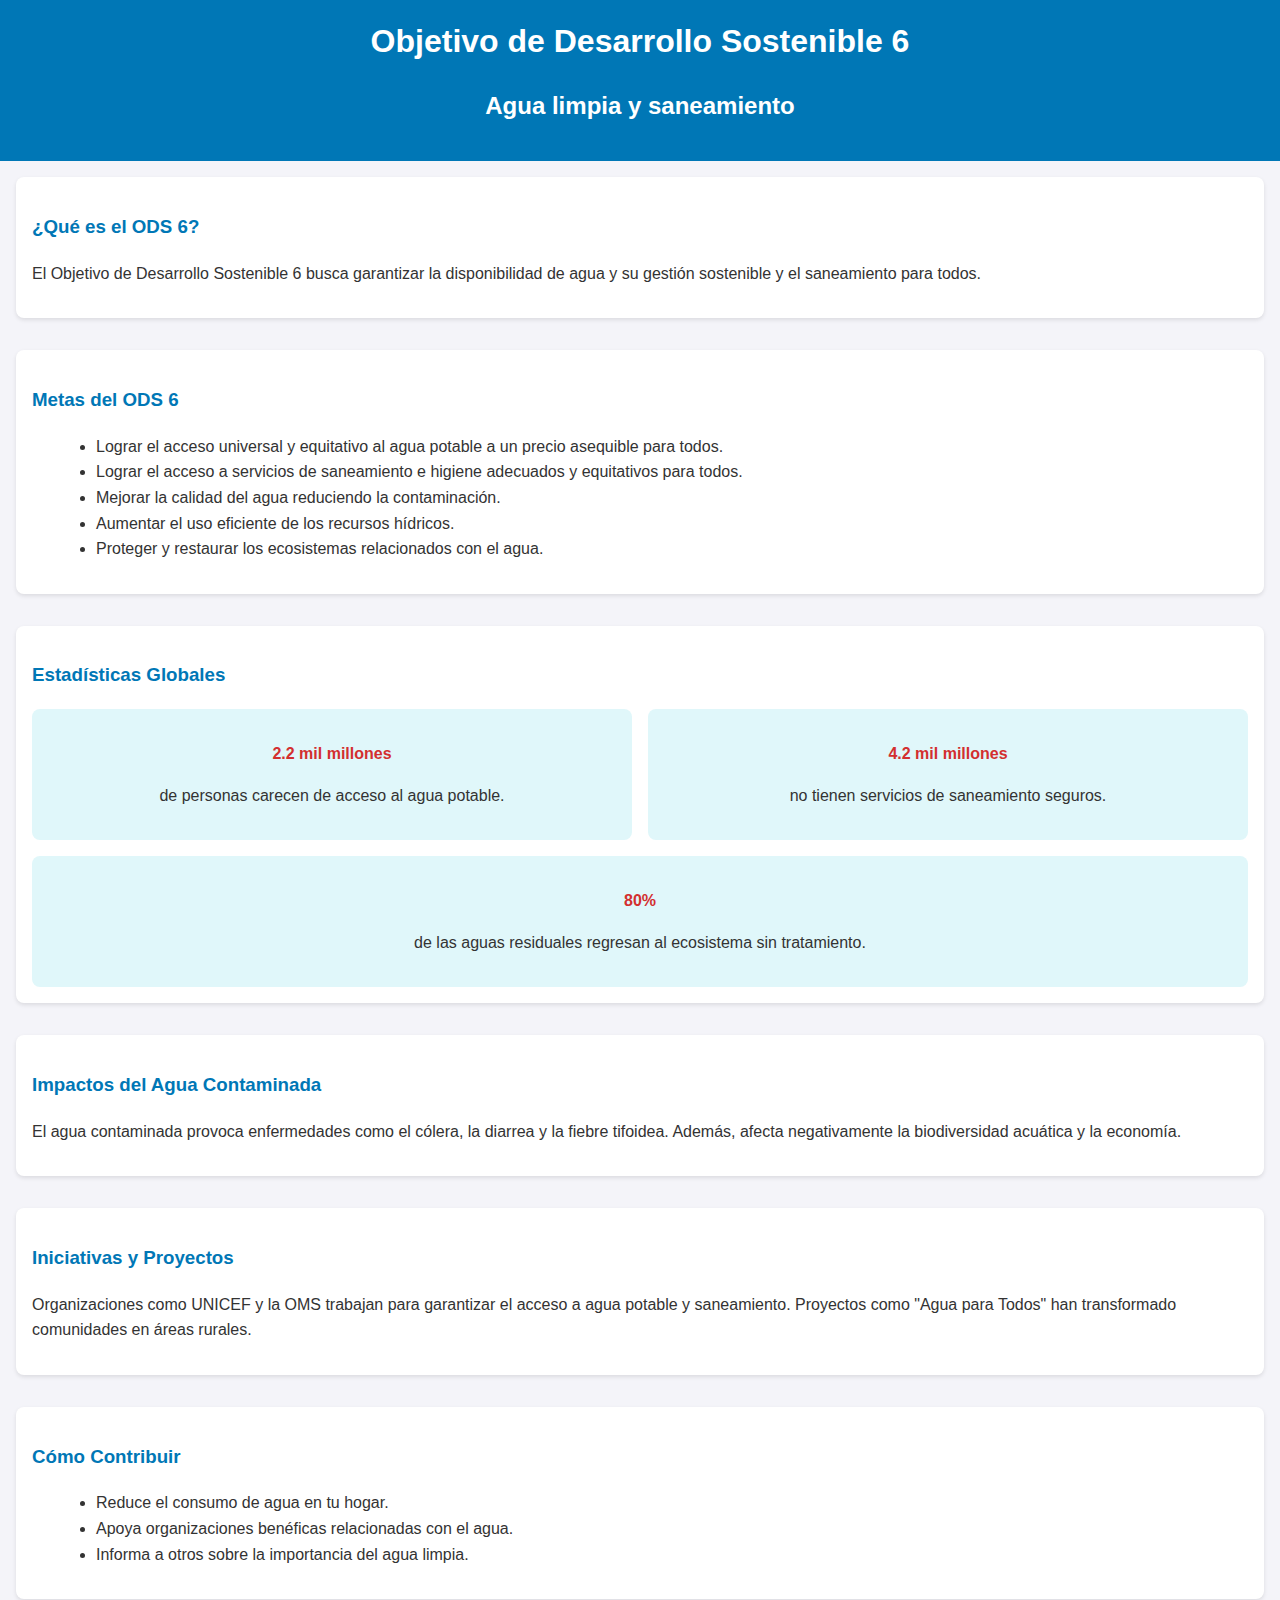
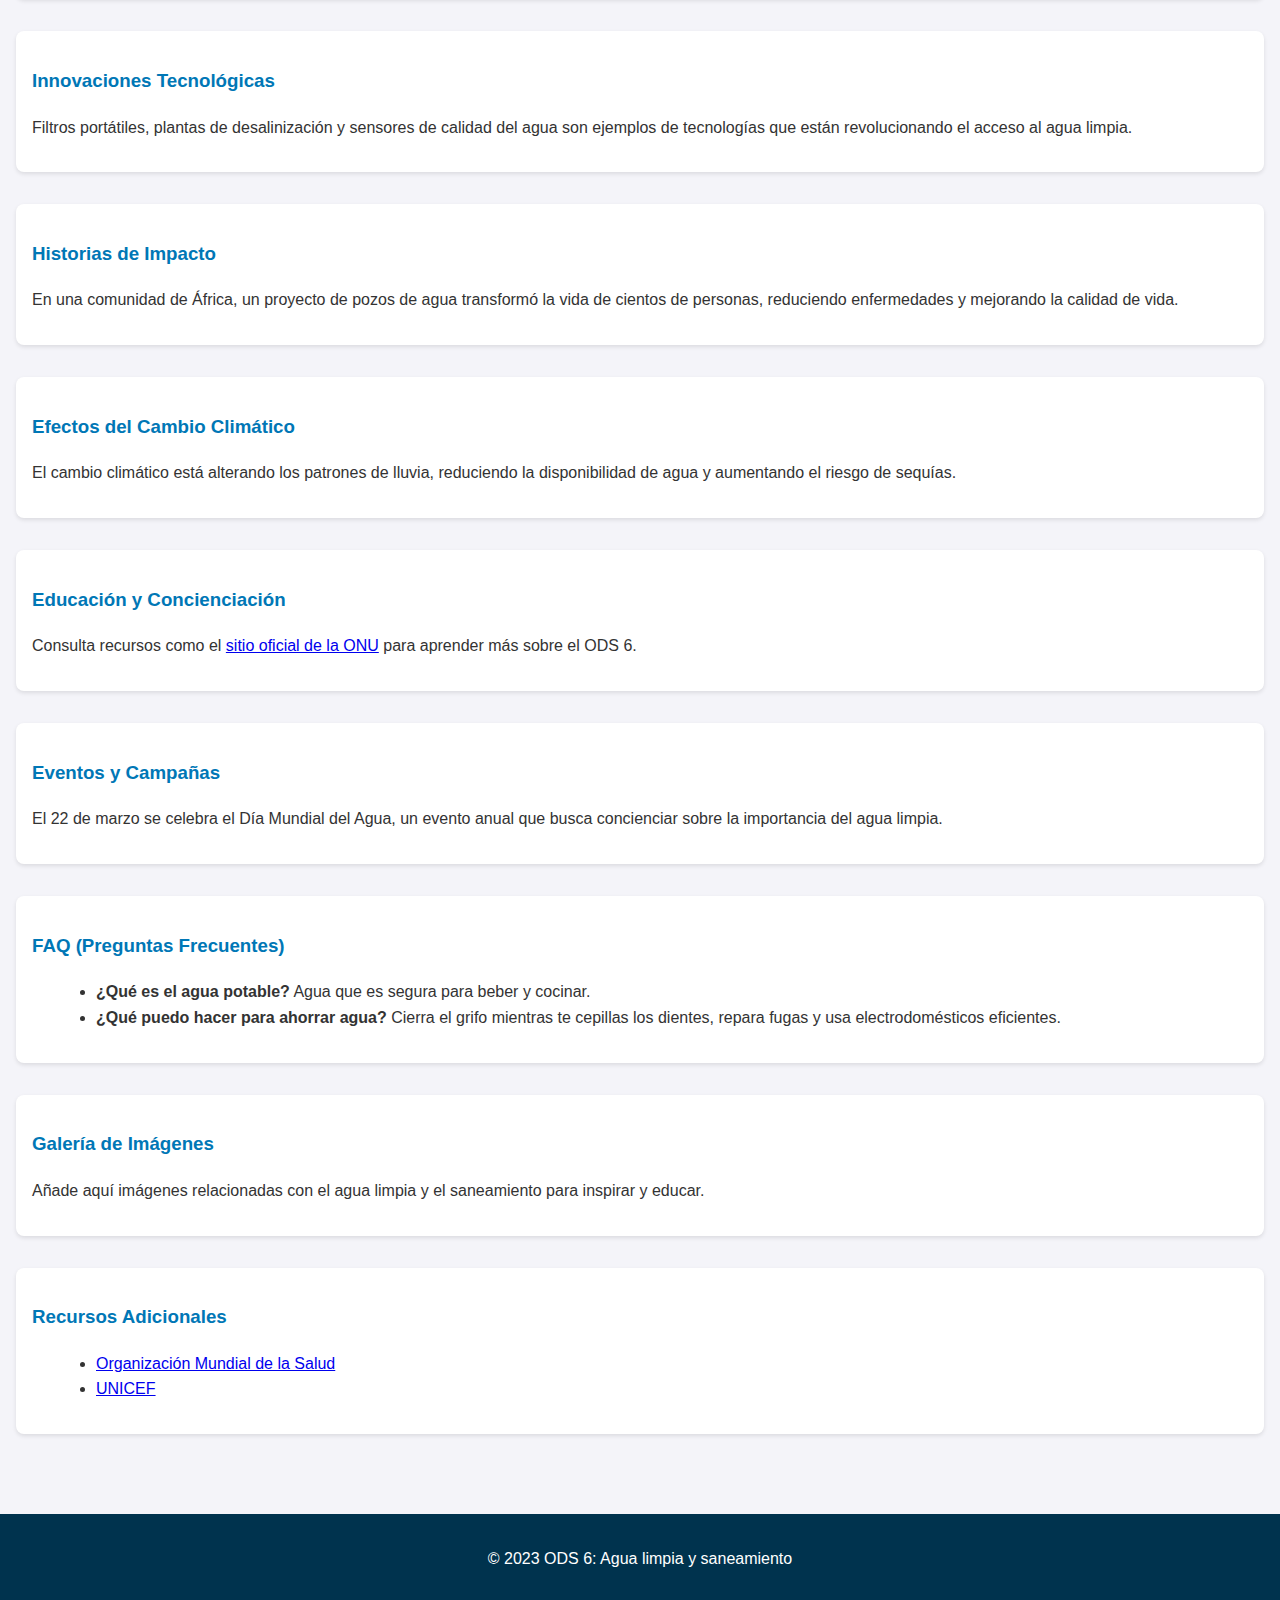
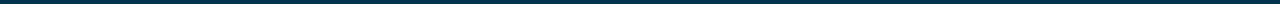
==== ODF-6.html @ 15b7787c "Add files via upload" ====
<!DOCTYPE html>
<html lang="es">
<head>
    <meta charset="UTF-8">
    <meta name="viewport" content="width=device-width, initial-scale=1.0">
    <title>ODS 6: Agua limpia y saneamiento</title>
    <link rel="stylesheet" href="styles.css">
</head>
<body>
    <header>
        <h1>Objetivo de Desarrollo Sostenible 6</h1>
        <h2>Agua limpia y saneamiento</h2>
    </header>
    <main>
        <section>
            <h3>¿Qué es el ODS 6?</h3>
            <p>El Objetivo de Desarrollo Sostenible 6 busca garantizar la disponibilidad de agua y su gestión sostenible y el saneamiento para todos.</p>
        </section>
        <section>
            <h3>Metas del ODS 6</h3>
            <ul>
                <li>Lograr el acceso universal y equitativo al agua potable a un precio asequible para todos.</li>
                <li>Lograr el acceso a servicios de saneamiento e higiene adecuados y equitativos para todos.</li>
                <li>Mejorar la calidad del agua reduciendo la contaminación.</li>
                <li>Aumentar el uso eficiente de los recursos hídricos.</li>
                <li>Proteger y restaurar los ecosistemas relacionados con el agua.</li>
            </ul>
        </section>
        <section>
            <h3>Estadísticas Globales</h3>
            <div class="stats">
                <div class="stat">
                    <p class="highlight">2.2 mil millones</p>
                    <p>de personas carecen de acceso al agua potable.</p>
                </div>
                <div class="stat">
                    <p class="highlight">4.2 mil millones</p>
                    <p>no tienen servicios de saneamiento seguros.</p>
                </div>
                <div class="stat">
                    <p class="highlight">80%</p>
                    <p>de las aguas residuales regresan al ecosistema sin tratamiento.</p>
                </div>
            </div>
        </section>
        <section>
            <h3>Impactos del Agua Contaminada</h3>
            <p>El agua contaminada provoca enfermedades como el cólera, la diarrea y la fiebre tifoidea. Además, afecta negativamente la biodiversidad acuática y la economía.</p>
        </section>
        <section>
            <h3>Iniciativas y Proyectos</h3>
            <p>Organizaciones como UNICEF y la OMS trabajan para garantizar el acceso a agua potable y saneamiento. Proyectos como "Agua para Todos" han transformado comunidades en áreas rurales.</p>
        </section>
        <section>
            <h3>Cómo Contribuir</h3>
            <ul>
                <li>Reduce el consumo de agua en tu hogar.</li>
                <li>Apoya organizaciones benéficas relacionadas con el agua.</li>
                <li>Informa a otros sobre la importancia del agua limpia.</li>
            </ul>
        </section>
        <section>
            <h3>Innovaciones Tecnológicas</h3>
            <p>Filtros portátiles, plantas de desalinización y sensores de calidad del agua son ejemplos de tecnologías que están revolucionando el acceso al agua limpia.</p>
        </section>
        <section>
            <h3>Historias de Impacto</h3>
            <p>En una comunidad de África, un proyecto de pozos de agua transformó la vida de cientos de personas, reduciendo enfermedades y mejorando la calidad de vida.</p>
        </section>
        <section>
            <h3>Efectos del Cambio Climático</h3>
            <p>El cambio climático está alterando los patrones de lluvia, reduciendo la disponibilidad de agua y aumentando el riesgo de sequías.</p>
        </section>
        <section>
            <h3>Educación y Concienciación</h3>
            <p>Consulta recursos como el <a href="https://www.un.org/sustainabledevelopment/es/water-and-sanitation/" target="_blank">sitio oficial de la ONU</a> para aprender más sobre el ODS 6.</p>
        </section>
        <section>
            <h3>Eventos y Campañas</h3>
            <p>El 22 de marzo se celebra el Día Mundial del Agua, un evento anual que busca concienciar sobre la importancia del agua limpia.</p>
        </section>
        <section>
            <h3>FAQ (Preguntas Frecuentes)</h3>
            <ul>
                <li><strong>¿Qué es el agua potable?</strong> Agua que es segura para beber y cocinar.</li>
                <li><strong>¿Qué puedo hacer para ahorrar agua?</strong> Cierra el grifo mientras te cepillas los dientes, repara fugas y usa electrodomésticos eficientes.</li>
            </ul>
        </section>
        <section>
            <h3>Galería de Imágenes</h3>
            <p>Añade aquí imágenes relacionadas con el agua limpia y el saneamiento para inspirar y educar.</p>
        </section>
        <section>
            <h3>Recursos Adicionales</h3>
            <ul>
                <li><a href="https://www.who.int/" target="_blank">Organización Mundial de la Salud</a></li>
                <li><a href="https://www.unicef.org/" target="_blank">UNICEF</a></li>
            </ul>
        </section>
    </main>
    <footer>
        <p>&copy; 2023 ODS 6: Agua limpia y saneamiento</p>
    </footer>
</body>
</html>
---- styles.css ----
body {
    font-family: Arial, sans-serif;
    margin: 0;
    padding: 0;
    line-height: 1.6;
    background-color: #f4f4f9;
    color: #333;
}
header {
    background: #0077b6;
    color: #fff;
    padding: 1rem 0;
    text-align: center;
}
header h1 {
    margin: 0;
}
main {
    padding: 1rem;
}
section {
    margin-bottom: 2rem;
    padding: 1rem;
    background: #fff;
    border-radius: 8px;
    box-shadow: 0 2px 4px rgba(0, 0, 0, 0.1);
}
h3 {
    color: #0077b6;
}
ul {
    list-style-type: disc;
    margin-left: 1.5rem;
}
footer {
    background: #00334e;
    color: #fff;
    text-align: center;
    padding: 1rem 0;
    margin-top: 2rem;
}
.stats {
    display: flex;
    flex-wrap: wrap;
    gap: 1rem;
    justify-content: space-between;
}
.stat {
    flex: 1 1 calc(33% - 1rem);
    background: #e0f7fa;
    padding: 1rem;
    border-radius: 8px;
    text-align: center;
}
.highlight {
    color: #d32f2f;
    font-weight: bold;
}
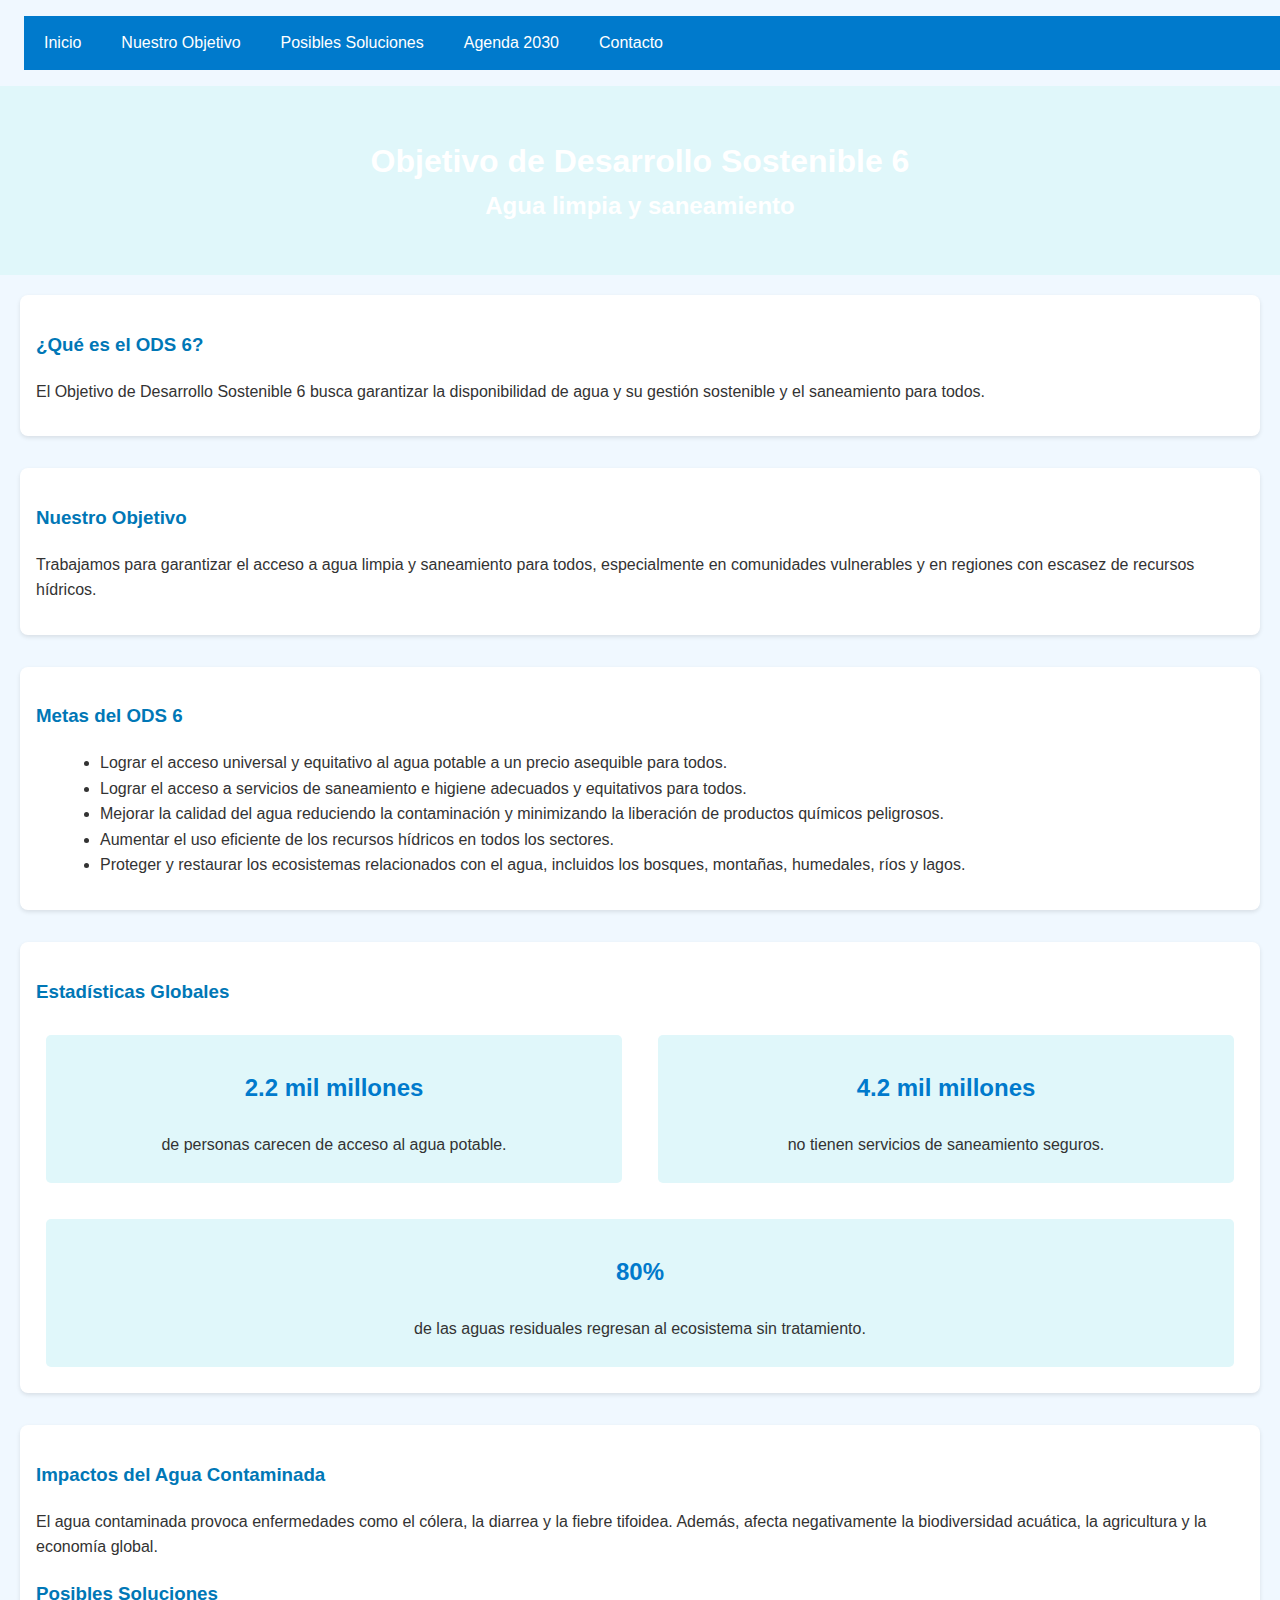
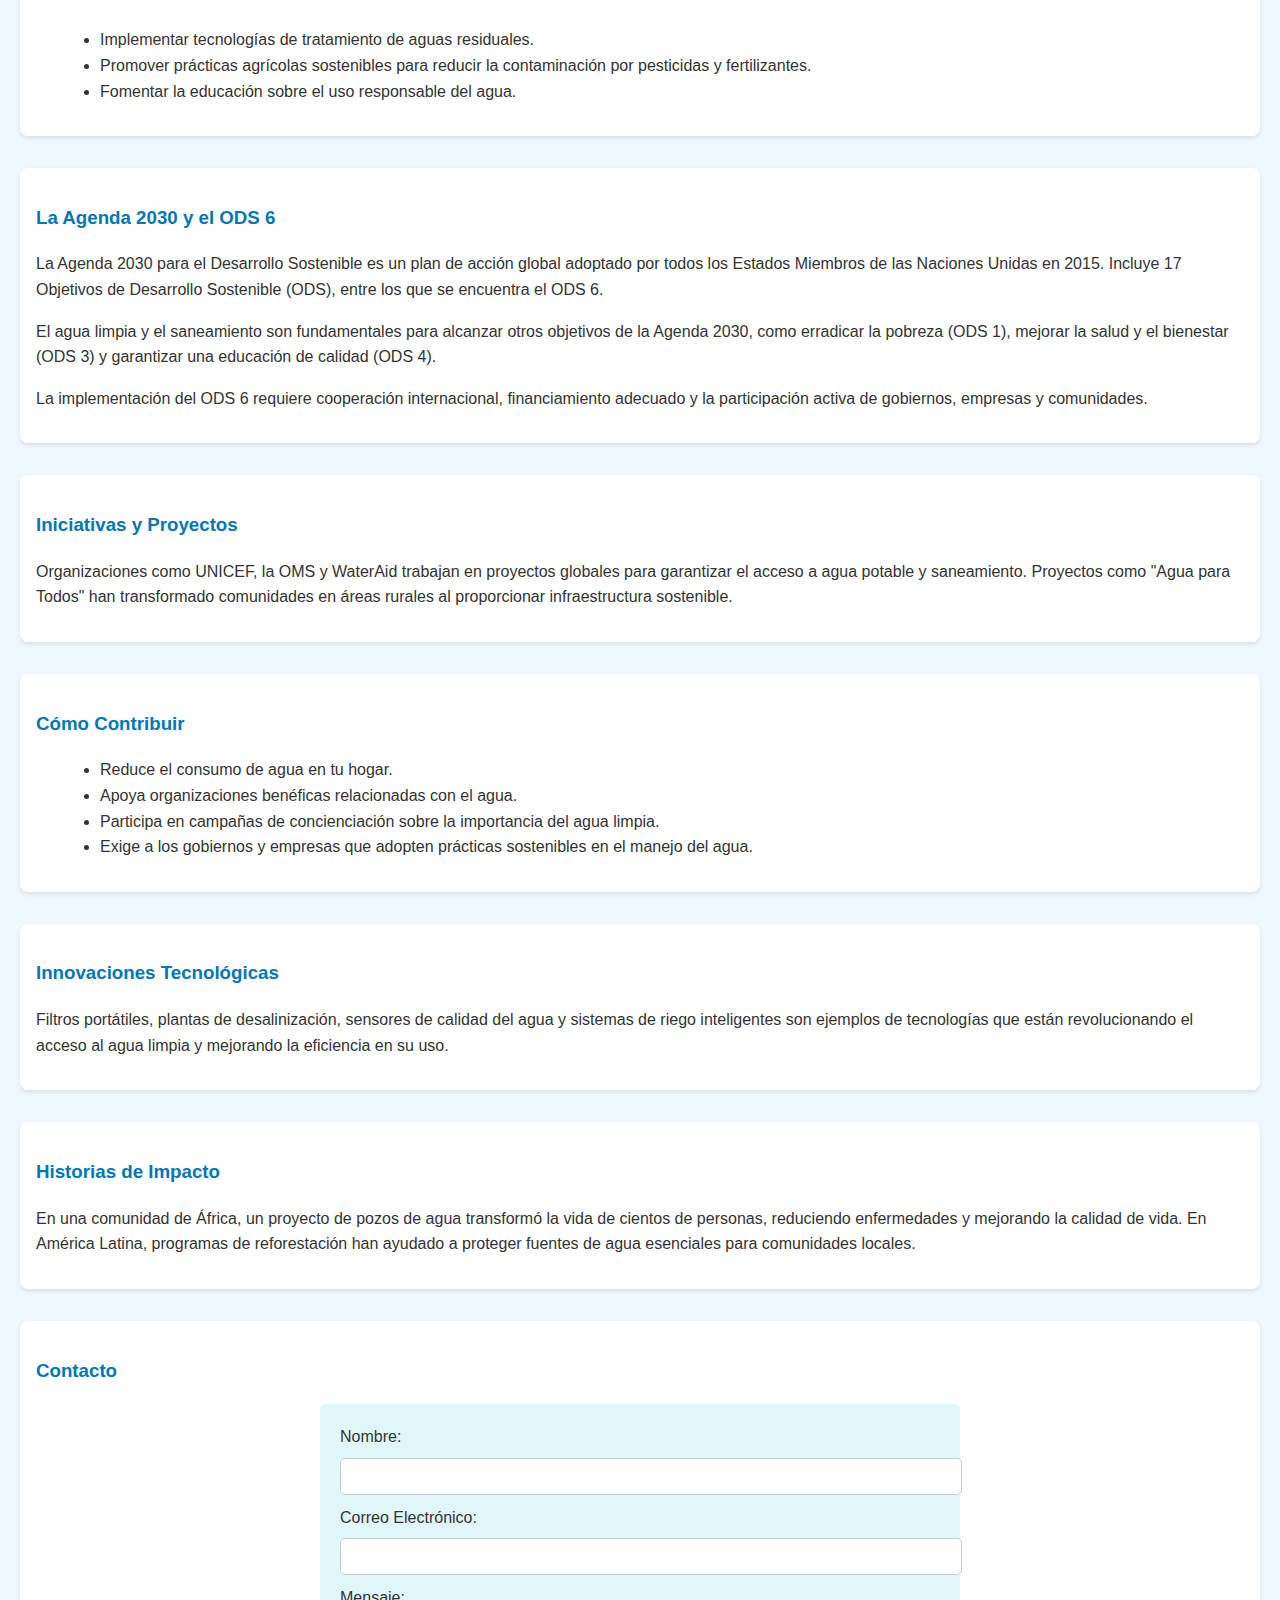
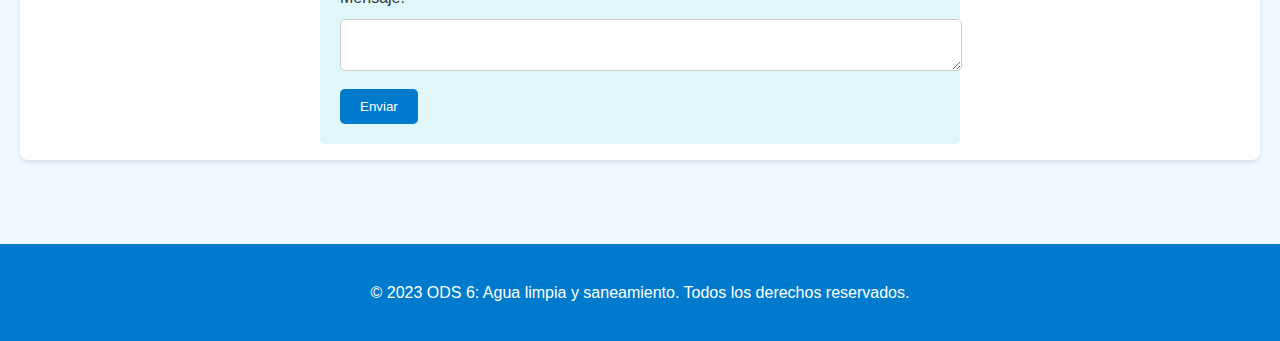
==== commit 2af7831c: "nueva estructura con mas informacion y estilo" ====
--- a/ODF-6.html
+++ b/ODF-6.html
@@ -5,25 +5,39 @@
     <meta name="viewport" content="width=device-width, initial-scale=1.0">
     <title>ODS 6: Agua limpia y saneamiento</title>
     <link rel="stylesheet" href="styles.css">
+    <link rel="stylesheet" href="estiloodf.css">
 </head>
 <body>
+    <nav>
+        <ul>
+            <li><a href="#inicio">Inicio</a></li>
+            <li><a href="#nuestro-objetivo">Nuestro Objetivo</a></li>
+            <li><a href="#posibles-soluciones">Posibles Soluciones</a></li>
+            <li><a href="#agenda-2030">Agenda 2030</a></li>
+            <li><a href="#contacto">Contacto</a></li>
+        </ul>
+    </nav>
     <header>
         <h1>Objetivo de Desarrollo Sostenible 6</h1>
         <h2>Agua limpia y saneamiento</h2>
     </header>
     <main>
-        <section>
+        <section id="inicio">
             <h3>¿Qué es el ODS 6?</h3>
             <p>El Objetivo de Desarrollo Sostenible 6 busca garantizar la disponibilidad de agua y su gestión sostenible y el saneamiento para todos.</p>
+        </section>
+        <section id="nuestro-objetivo">
+            <h3>Nuestro Objetivo</h3>
+            <p>Trabajamos para garantizar el acceso a agua limpia y saneamiento para todos, especialmente en comunidades vulnerables y en regiones con escasez de recursos hídricos.</p>
         </section>
         <section>
             <h3>Metas del ODS 6</h3>
             <ul>
                 <li>Lograr el acceso universal y equitativo al agua potable a un precio asequible para todos.</li>
                 <li>Lograr el acceso a servicios de saneamiento e higiene adecuados y equitativos para todos.</li>
-                <li>Mejorar la calidad del agua reduciendo la contaminación.</li>
-                <li>Aumentar el uso eficiente de los recursos hídricos.</li>
-                <li>Proteger y restaurar los ecosistemas relacionados con el agua.</li>
+                <li>Mejorar la calidad del agua reduciendo la contaminación y minimizando la liberación de productos químicos peligrosos.</li>
+                <li>Aumentar el uso eficiente de los recursos hídricos en todos los sectores.</li>
+                <li>Proteger y restaurar los ecosistemas relacionados con el agua, incluidos los bosques, montañas, humedales, ríos y lagos.</li>
             </ul>
         </section>
         <section>
@@ -43,63 +57,58 @@
                 </div>
             </div>
         </section>
-        <section>
+        <section id="posibles-soluciones">
             <h3>Impactos del Agua Contaminada</h3>
-            <p>El agua contaminada provoca enfermedades como el cólera, la diarrea y la fiebre tifoidea. Además, afecta negativamente la biodiversidad acuática y la economía.</p>
+            <p>El agua contaminada provoca enfermedades como el cólera, la diarrea y la fiebre tifoidea. Además, afecta negativamente la biodiversidad acuática, la agricultura y la economía global.</p>
+            <h3>Posibles Soluciones</h3>
+            <ul>
+                <li>Implementar tecnologías de tratamiento de aguas residuales.</li>
+                <li>Promover prácticas agrícolas sostenibles para reducir la contaminación por pesticidas y fertilizantes.</li>
+                <li>Fomentar la educación sobre el uso responsable del agua.</li>
+            </ul>
+        </section>
+        <section id="agenda-2030">
+            <h3>La Agenda 2030 y el ODS 6</h3>
+            <p>La Agenda 2030 para el Desarrollo Sostenible es un plan de acción global adoptado por todos los Estados Miembros de las Naciones Unidas en 2015. Incluye 17 Objetivos de Desarrollo Sostenible (ODS), entre los que se encuentra el ODS 6.</p>
+            <p>El agua limpia y el saneamiento son fundamentales para alcanzar otros objetivos de la Agenda 2030, como erradicar la pobreza (ODS 1), mejorar la salud y el bienestar (ODS 3) y garantizar una educación de calidad (ODS 4).</p>
+            <p>La implementación del ODS 6 requiere cooperación internacional, financiamiento adecuado y la participación activa de gobiernos, empresas y comunidades.</p>
         </section>
         <section>
             <h3>Iniciativas y Proyectos</h3>
-            <p>Organizaciones como UNICEF y la OMS trabajan para garantizar el acceso a agua potable y saneamiento. Proyectos como "Agua para Todos" han transformado comunidades en áreas rurales.</p>
+            <p>Organizaciones como UNICEF, la OMS y WaterAid trabajan en proyectos globales para garantizar el acceso a agua potable y saneamiento. Proyectos como "Agua para Todos" han transformado comunidades en áreas rurales al proporcionar infraestructura sostenible.</p>
         </section>
         <section>
             <h3>Cómo Contribuir</h3>
             <ul>
                 <li>Reduce el consumo de agua en tu hogar.</li>
                 <li>Apoya organizaciones benéficas relacionadas con el agua.</li>
-                <li>Informa a otros sobre la importancia del agua limpia.</li>
+                <li>Participa en campañas de concienciación sobre la importancia del agua limpia.</li>
+                <li>Exige a los gobiernos y empresas que adopten prácticas sostenibles en el manejo del agua.</li>
             </ul>
         </section>
         <section>
             <h3>Innovaciones Tecnológicas</h3>
-            <p>Filtros portátiles, plantas de desalinización y sensores de calidad del agua son ejemplos de tecnologías que están revolucionando el acceso al agua limpia.</p>
+            <p>Filtros portátiles, plantas de desalinización, sensores de calidad del agua y sistemas de riego inteligentes son ejemplos de tecnologías que están revolucionando el acceso al agua limpia y mejorando la eficiencia en su uso.</p>
         </section>
         <section>
             <h3>Historias de Impacto</h3>
-            <p>En una comunidad de África, un proyecto de pozos de agua transformó la vida de cientos de personas, reduciendo enfermedades y mejorando la calidad de vida.</p>
+            <p>En una comunidad de África, un proyecto de pozos de agua transformó la vida de cientos de personas, reduciendo enfermedades y mejorando la calidad de vida. En América Latina, programas de reforestación han ayudado a proteger fuentes de agua esenciales para comunidades locales.</p>
         </section>
-        <section>
-            <h3>Efectos del Cambio Climático</h3>
-            <p>El cambio climático está alterando los patrones de lluvia, reduciendo la disponibilidad de agua y aumentando el riesgo de sequías.</p>
-        </section>
-        <section>
-            <h3>Educación y Concienciación</h3>
-            <p>Consulta recursos como el <a href="https://www.un.org/sustainabledevelopment/es/water-and-sanitation/" target="_blank">sitio oficial de la ONU</a> para aprender más sobre el ODS 6.</p>
-        </section>
-        <section>
-            <h3>Eventos y Campañas</h3>
-            <p>El 22 de marzo se celebra el Día Mundial del Agua, un evento anual que busca concienciar sobre la importancia del agua limpia.</p>
-        </section>
-        <section>
-            <h3>FAQ (Preguntas Frecuentes)</h3>
-            <ul>
-                <li><strong>¿Qué es el agua potable?</strong> Agua que es segura para beber y cocinar.</li>
-                <li><strong>¿Qué puedo hacer para ahorrar agua?</strong> Cierra el grifo mientras te cepillas los dientes, repara fugas y usa electrodomésticos eficientes.</li>
-            </ul>
-        </section>
-        <section>
-            <h3>Galería de Imágenes</h3>
-            <p>Añade aquí imágenes relacionadas con el agua limpia y el saneamiento para inspirar y educar.</p>
-        </section>
-        <section>
-            <h3>Recursos Adicionales</h3>
-            <ul>
-                <li><a href="https://www.who.int/" target="_blank">Organización Mundial de la Salud</a></li>
-                <li><a href="https://www.unicef.org/" target="_blank">UNICEF</a></li>
-            </ul>
+        <section id="contacto">
+            <h3>Contacto</h3>
+            <form>
+                <label for="nombre">Nombre:</label>
+                <input type="text" id="nombre" name="nombre" required>
+                <label for="email">Correo Electrónico:</label>
+                <input type="email" id="email" name="email" required>
+                <label for="mensaje">Mensaje:</label>
+                <textarea id="mensaje" name="mensaje" required></textarea>
+                <button type="submit">Enviar</button>
+            </form>
         </section>
     </main>
     <footer>
-        <p>&copy; 2023 ODS 6: Agua limpia y saneamiento</p>
+        <p>&copy; 2023 ODS 6: Agua limpia y saneamiento. Todos los derechos reservados.</p>
     </footer>
 </body>
-</html>
+</html>--- a/estiloodf.css
+++ b/estiloodf.css
@@ -0,0 +1,98 @@
+body {
+    font-family: 'Arial', sans-serif;
+    background-color: #f0f8ff;
+    color: #333;
+}
+
+nav ul {
+    list-style-type: none;
+    padding: 0;
+    background-color: #007acc;
+    overflow: hidden;
+}
+
+nav ul li {
+    float: left;
+}
+
+nav ul li a {
+    display: block;
+    color: white;
+    text-align: center;
+    padding: 14px 20px;
+    text-decoration: none;
+}
+
+nav ul li a:hover {
+    background-color: #005f99;
+}
+
+header {
+    text-align: center;
+    padding: 50px 0;
+    background-color: #e0f7fa;
+}
+
+header h1, header h2 {
+    margin: 0;
+}
+
+main {
+    padding: 20px;
+}
+
+.stats .stat {
+    float: left;
+    width: 30%;
+    margin: 10px;
+    padding: 10px;
+    background-color: #e0f7fa;
+    border-radius: 5px;
+    text-align: center;
+}
+
+.stats .stat .highlight {
+    font-size: 1.5em;
+    color: #007acc;
+}
+
+form {
+    background-color: #e0f7fa;
+    padding: 20px;
+    border-radius: 5px;
+    max-width: 600px;
+    margin: 0 auto;
+}
+
+form label {
+    display: block;
+    margin-bottom: 8px;
+}
+
+form input, form textarea {
+    width: 100%;
+    padding: 10px;
+    margin-bottom: 10px;
+    border: 1px solid #ccc;
+    border-radius: 5px;
+}
+
+form button {
+    background-color: #007acc;
+    color: white;
+    padding: 10px 20px;
+    border: none;
+    border-radius: 5px;
+    cursor: pointer;
+}
+
+form button:hover {
+    background-color: #005f99;
+}
+
+footer {
+    text-align: center;
+    padding: 20px;
+    background-color: #007acc;
+    color: white;
+}